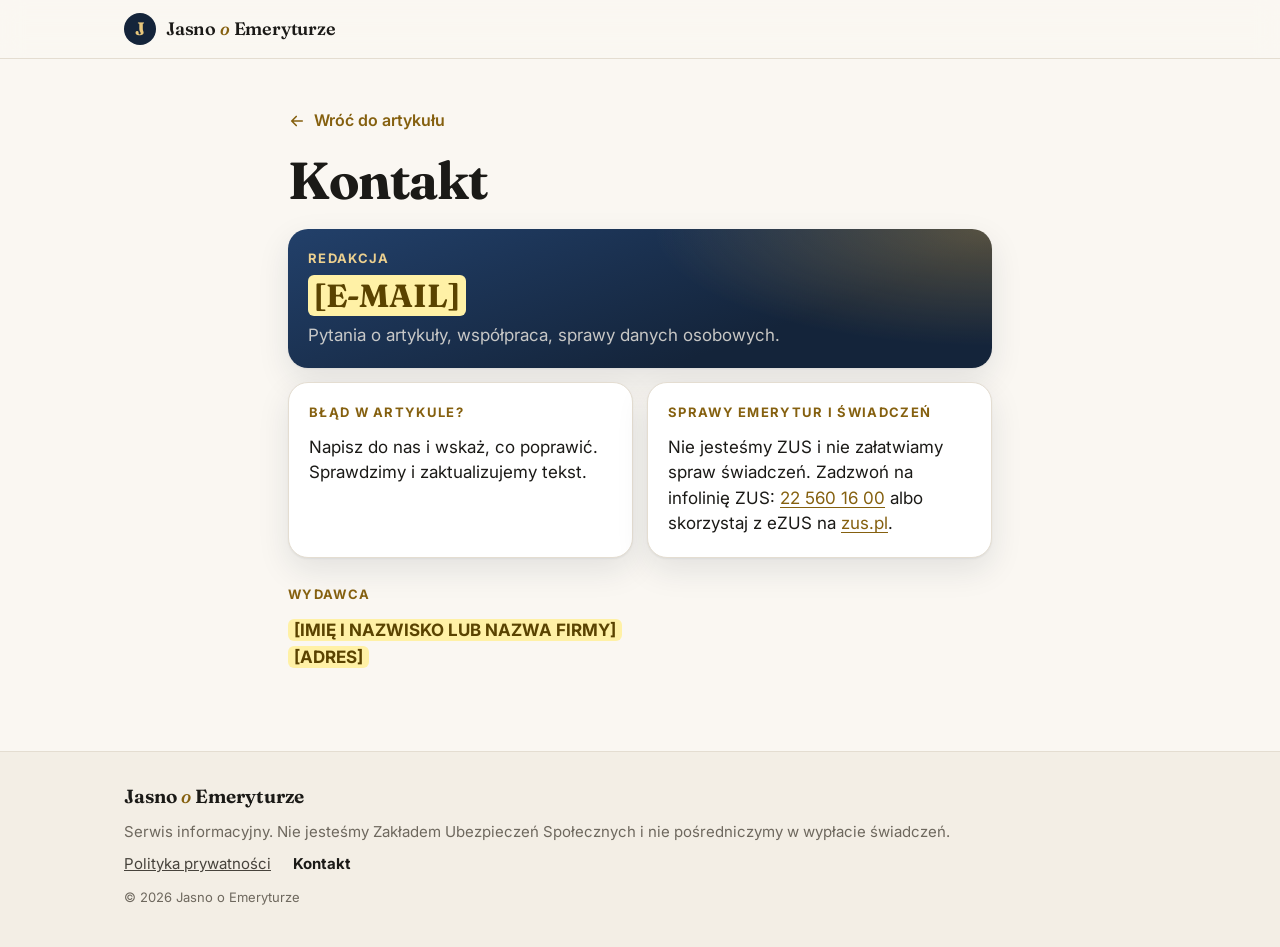
==== kontakt.html @ dd6c0f61 "Replace site with landing-emerytury-pl files" ====
<!doctype html>
<html lang="pl">
<head>
  <meta charset="utf-8">
  <meta name="viewport" content="width=device-width, initial-scale=1, viewport-fit=cover">
  <title>Kontakt · Jasno o Emeryturze</title>
  <meta name="description" content="Kontakt z redakcją serwisu Jasno o Emeryturze.">
  <meta name="theme-color" content="#14243A">
  <link rel="preconnect" href="https://fonts.googleapis.com">
  <link rel="preconnect" href="https://fonts.gstatic.com" crossorigin>
  <link href="https://fonts.googleapis.com/css2?family=Fraunces:opsz,wght@9..144,500..700&family=Inter:wght@400..800&display=swap" rel="stylesheet">
  <link rel="stylesheet" href="style.css">
</head>
<body>
  <header class="site-header">
    <div class="wrap header-inner">
      <a class="brand" href="index.html" aria-label="Jasno o Emeryturze, strona główna">
        <span class="brand-mark" aria-hidden="true">J</span>
        <span class="brand-name">Jasno <i>o</i> Emeryturze</span>
      </a>
    </div>
  </header>

  <main class="doc wrap-narrow">
    <a class="back-link" href="index.html">
      <svg viewBox="0 0 24 24" width="18" height="18" aria-hidden="true"><path d="M19 12H6M11 6l-6 6 6 6" fill="none" stroke="currentColor" stroke-width="2.2" stroke-linecap="round" stroke-linejoin="round"/></svg>
      Wróć do artykułu
    </a>

    <h1>Kontakt</h1>

    <div class="contact-cards">
      <section class="contact-card contact-card-main">
        <p class="contact-kicker">Redakcja</p>
        <a class="contact-email" href="mailto:"><mark class="fill">[E-MAIL]</mark></a>
        <p>Pytania o artykuły, współpraca, sprawy danych osobowych.</p>
      </section>

      <section class="contact-card">
        <p class="contact-kicker">Błąd w artykule?</p>
        <p>Napisz do nas i wskaż, co poprawić. Sprawdzimy i zaktualizujemy tekst.</p>
      </section>

      <section class="contact-card">
        <p class="contact-kicker">Sprawy emerytur i świadczeń</p>
        <p>Nie jesteśmy ZUS i nie załatwiamy spraw świadczeń. Zadzwoń na infolinię ZUS: <a href="tel:+48225601600">22&nbsp;560&nbsp;16&nbsp;00</a> albo skorzystaj z eZUS na <a href="https://www.zus.pl/" target="_blank" rel="noopener">zus.pl</a>.</p>
      </section>
    </div>

    <section class="publisher">
      <p class="contact-kicker">Wydawca</p>
      <p><mark class="fill">[IMIĘ I NAZWISKO LUB NAZWA FIRMY]</mark><br><mark class="fill">[ADRES]</mark></p>
    </section>
  </main>

  <footer class="site-footer site-footer-doc">
    <div class="wrap footer-inner">
      <p class="footer-brand">Jasno <i>o</i> Emeryturze</p>
      <p>Serwis informacyjny. Nie jesteśmy Zakładem Ubezpieczeń Społecznych i&nbsp;nie pośredniczymy w&nbsp;wypłacie świadczeń.</p>
      <nav class="footer-links" aria-label="Informacje">
        <a href="polityka-prywatnosci.html">Polityka prywatności</a>
        <a href="kontakt.html" aria-current="page">Kontakt</a>
      </nav>
      <p class="footer-copy">© 2026 Jasno o Emeryturze</p>
    </div>
  </footer>
</body>
</html>
---- style.css ----
/* ---------- Цвета и шрифты ---------- */
:root {
  --paper: #faf7f2;
  --paper-2: #f3eee5;
  --card: #ffffff;
  --ink: #1b1a17;
  --ink-2: #47433c;
  --muted: #6e685e;
  --line: #e4ddd1;
  --navy: #14243a;
  --navy-2: #1f3858;
  --gold: #c99a3b;
  --gold-2: #e8c77c;
  --gold-ink: #85600f;
  --gold-soft: #f7ecd4;
  --hot: #d13b2a;
  --hot-soft: #fbe6e2;
  --ok: #2b7353;
  --ok-soft: #e2f1e8;
  --warn: #a2402e;
  --focus: #c99a3b;
  --shadow: 0 1px 2px rgba(20, 36, 58, .06), 0 12px 32px rgba(20, 36, 58, .1);
  --serif: "Fraunces", Georgia, "Times New Roman", serif;
  --sans: "Inter", system-ui, -apple-system, "Segoe UI", Roboto, Arial, sans-serif;
  color-scheme: light;
}

@media (prefers-color-scheme: dark) {
  :root:not([data-theme="light"]) {
    --paper: #11151b;
    --paper-2: #171c24;
    --card: #1a2029;
    --ink: #ede8df;
    --ink-2: #cdc6ba;
    --muted: #9d968a;
    --line: #2a313c;
    --navy: #22406a;
    --navy-2: #2b4f80;
    --gold: #d6aa52;
    --gold-2: #ecd08f;
    --gold-ink: #e2bd6c;
    --gold-soft: #2a2416;
    --hot: #f0715f;
    --hot-soft: #2e1916;
    --ok: #6cc59a;
    --ok-soft: #17291f;
    --warn: #ec8f7c;
    --shadow: 0 1px 2px rgba(0, 0, 0, .3), 0 12px 32px rgba(0, 0, 0, .4);
    color-scheme: dark;
  }
}

:root[data-theme="dark"] {
  --paper: #11151b;
  --paper-2: #171c24;
  --card: #1a2029;
  --ink: #ede8df;
  --ink-2: #cdc6ba;
  --muted: #9d968a;
  --line: #2a313c;
  --navy: #22406a;
  --navy-2: #2b4f80;
  --gold: #d6aa52;
  --gold-2: #ecd08f;
  --gold-ink: #e2bd6c;
  --gold-soft: #2a2416;
  --hot: #f0715f;
  --hot-soft: #2e1916;
  --ok: #6cc59a;
  --ok-soft: #17291f;
  --warn: #ec8f7c;
  --shadow: 0 1px 2px rgba(0, 0, 0, .3), 0 12px 32px rgba(0, 0, 0, .4);
  color-scheme: dark;
}

/* ---------- Основа ---------- */
*, *::before, *::after { box-sizing: border-box; }

html {
  -webkit-text-size-adjust: 100%;
  scroll-behavior: smooth;
  scroll-padding-top: 72px;
}

body {
  margin: 0;
  background: var(--paper);
  color: var(--ink);
  font-family: var(--sans);
  font-size: 19px;
  line-height: 1.6;
  -webkit-font-smoothing: antialiased;
  text-rendering: optimizeLegibility;
}

img, svg { display: block; max-width: 100%; }
a { color: inherit; }
button, input { font: inherit; color: inherit; }
button { cursor: pointer; }
p { margin: 0; }

:focus-visible {
  outline: 3px solid var(--focus);
  outline-offset: 3px;
  border-radius: 10px;
}

.wrap {
  width: 100%;
  max-width: 1080px;
  margin-inline: auto;
  padding-inline: 16px;
}

.wrap-narrow {
  width: 100%;
  max-width: 752px;
  margin-inline: auto;
  padding-inline: 16px;
}

@media (min-width: 640px) {
  .wrap, .wrap-narrow { padding-inline: 24px; }
}

@media (min-width: 1800px) {
  body { font-size: 20px; }
  .wrap { max-width: 1160px; }
  .wrap-narrow { max-width: 820px; }
}

/* ---------- Полоса прогресса чтения ---------- */
.progress {
  position: fixed;
  inset: 0 0 auto 0;
  height: 3px;
  z-index: 60;
  pointer-events: none;
}

.progress span {
  display: block;
  height: 100%;
  transform-origin: 0 50%;
  transform: scaleX(0);
  background: linear-gradient(90deg, var(--gold), var(--gold-2));
}

/* ---------- Шапка ---------- */
.site-header {
  position: sticky;
  top: 0;
  z-index: 50;
  background: color-mix(in srgb, var(--paper) 88%, transparent);
  -webkit-backdrop-filter: saturate(160%) blur(12px);
  backdrop-filter: saturate(160%) blur(12px);
  border-bottom: 1px solid var(--line);
}

.header-inner {
  display: flex;
  align-items: center;
  justify-content: space-between;
  gap: 12px;
  height: 58px;
}

.brand {
  display: inline-flex;
  align-items: center;
  gap: 10px;
  min-width: 0;
  text-decoration: none;
}

.brand-mark {
  flex: none;
  display: grid;
  place-items: center;
  width: 32px;
  height: 32px;
  border-radius: 50%;
  background: var(--navy);
  color: var(--gold-2);
  font-family: var(--serif);
  font-weight: 700;
  font-size: 18px;
  line-height: 1;
}

.brand-name {
  font-family: var(--serif);
  font-weight: 600;
  font-size: 18px;
  letter-spacing: -.01em;
  white-space: nowrap;
}

.brand-name i { font-weight: 500; color: var(--gold-ink); }

.header-cta {
  flex: none;
  padding: 8px 14px;
  border-radius: 999px;
  background: var(--navy);
  color: var(--gold-2);
  font-size: 14px;
  font-weight: 700;
  text-decoration: none;
  white-space: nowrap;
}

@media (max-width: 479px) {
  .header-cta { display: none; }
}

@media (hover: hover) {
  .header-cta:hover { background: var(--navy-2); }
}

/* ---------- Заголовок ---------- */
.article-head { padding-top: 26px; }

@media (min-width: 760px) {
  .article-head { padding-top: 48px; text-align: center; }
}

.badge {
  display: inline-flex;
  align-items: center;
  gap: 8px;
  margin-bottom: 14px;
  padding: 6px 12px 6px 10px;
  border-radius: 999px;
  background: var(--hot-soft);
  color: var(--hot);
  font-size: 13px;
  font-weight: 700;
  letter-spacing: .06em;
  text-transform: uppercase;
}

.badge-dot {
  width: 8px;
  height: 8px;
  border-radius: 50%;
  background: var(--hot);
  box-shadow: 0 0 0 0 color-mix(in srgb, var(--hot) 60%, transparent);
  animation: pulse 1.8s ease-out infinite;
}

@keyframes pulse {
  0% { box-shadow: 0 0 0 0 color-mix(in srgb, var(--hot) 55%, transparent); }
  100% { box-shadow: 0 0 0 10px color-mix(in srgb, var(--hot) 0%, transparent); }
}

h1 {
  margin: 0 0 14px;
  font-family: var(--serif);
  font-weight: 700;
  font-size: clamp(33px, 7.4vw, 60px);
  line-height: 1.04;
  letter-spacing: -.02em;
  text-wrap: balance;
}

.lead {
  margin-bottom: 12px;
  font-size: clamp(19px, 2.6vw, 23px);
  line-height: 1.45;
  color: var(--ink-2);
  text-wrap: balance;
}

.lead b {
  color: var(--ink);
  font-weight: 700;
  background: linear-gradient(transparent 62%, color-mix(in srgb, var(--gold) 45%, transparent) 62%);
  padding: 0 2px;
}

.byline { font-size: 14px; color: var(--muted); }

/* ---------- Главное фото ---------- */
.hero { margin: 20px auto 0; }

@media (min-width: 760px) {
  .hero { margin-top: 34px; }
}

.hero-photo {
  position: relative;
  overflow: hidden;
  border-radius: 24px;
  aspect-ratio: 4 / 3;
  background: var(--paper-2);
  box-shadow: var(--shadow);
}

@media (min-width: 760px) {
  .hero-photo { aspect-ratio: 16 / 9; border-radius: 30px; }
}

.hero-photo img {
  width: 100%;
  height: 100%;
  object-fit: cover;
  object-position: 50% 35%;
}

.hero-photo::after {
  content: "";
  position: absolute;
  inset: 55% 0 0 0;
  background: linear-gradient(180deg, rgba(13, 24, 40, 0) 0%, rgba(13, 24, 40, .55) 100%);
  pointer-events: none;
}

.sticker {
  position: absolute;
  top: 14px;
  right: 14px;
  z-index: 1;
  display: grid;
  place-content: center;
  justify-items: center;
  width: 112px;
  height: 112px;
  border-radius: 50%;
  background: radial-gradient(circle at 35% 30%, #fbe6b0 0%, #e2b964 48%, #c08a2c 100%);
  color: #14243a;
  font-family: var(--serif);
  font-weight: 700;
  font-size: 20px;
  line-height: 1.05;
  text-align: center;
  transform: rotate(-9deg);
  box-shadow: 0 10px 24px -8px rgba(0, 0, 0, .45), inset 0 0 0 3px rgba(255, 255, 255, .35);
}

.sticker small {
  font-family: var(--sans);
  font-size: 11px;
  font-weight: 700;
  letter-spacing: .06em;
  text-transform: uppercase;
}

@media (min-width: 760px) {
  .sticker { top: 24px; right: 24px; width: 150px; height: 150px; font-size: 27px; }
  .sticker small { font-size: 13px; }
}

.hero-chip {
  position: absolute;
  left: 12px;
  bottom: 12px;
  z-index: 1;
  max-width: calc(100% - 24px);
  padding: 9px 14px;
  border-radius: 999px;
  background: rgba(255, 255, 255, .94);
  color: #14243a;
  font-size: 15px;
  font-weight: 600;
  line-height: 1.25;
  box-shadow: 0 6px 18px rgba(0, 0, 0, .2);
}

.hero-chip b { color: #8a5c0c; font-weight: 800; white-space: nowrap; }

@media (max-width: 359px) {
  .hero-chip { padding: 8px 12px; font-size: 13px; }
  .sticker { width: 100px; height: 100px; font-size: 18px; }
}

@media (min-width: 760px) {
  .hero-chip { left: 24px; bottom: 24px; padding: 12px 20px; font-size: 18px; }
}

/* ---------- Проверка рочника ---------- */
.calc-section { margin-top: 22px; }

.calc {
  margin: 0;
  border-radius: 26px;
  background: var(--card);
  border: 1px solid var(--line);
  box-shadow: var(--shadow);
  overflow: hidden;
}

.calc-head {
  padding: 20px 20px 4px;
  text-align: center;
}

.calc-head h2 {
  margin: 0;
  font-family: var(--serif);
  font-weight: 700;
  font-size: clamp(27px, 5vw, 34px);
  line-height: 1.1;
}

.calc-head p { margin-top: 4px; font-size: 15px; color: var(--muted); }

.calc-body { display: grid; grid-template-columns: minmax(0, 1fr); }

@media (min-width: 900px) {
  .calc-head { padding: 28px 32px 8px; }
  .calc-body { grid-template-columns: minmax(0, 1fr) minmax(0, 1.1fr); }
}

.calc-inputs { padding: 14px 20px 4px; }

@media (min-width: 900px) {
  .calc-inputs { padding: 22px 32px 24px; }
}

.field { margin-bottom: 16px; }

.field-label {
  display: block;
  margin-bottom: 8px;
  font-size: 15px;
  font-weight: 600;
  color: var(--ink-2);
}

.big-input {
  width: 100%;
  height: 62px;
  padding: 0 16px;
  border-radius: 16px;
  border: 1.5px solid var(--line);
  background: var(--paper);
  font-size: 26px;
  font-weight: 700;
  font-variant-numeric: tabular-nums;
  transition: border-color .15s ease, box-shadow .15s ease;
}

.big-input:focus {
  outline: none;
  border-color: var(--gold);
  box-shadow: 0 0 0 4px color-mix(in srgb, var(--gold) 22%, transparent);
}

.big-input[aria-invalid="true"] { border-color: var(--warn); }

.stepper {
  display: grid;
  grid-template-columns: 62px minmax(0, 1fr) 62px;
  gap: 8px;
}

.stepper .big-input { text-align: center; }

.step-btn {
  display: grid;
  place-items: center;
  height: 62px;
  border: 0;
  border-radius: 16px;
  background: var(--navy);
  color: var(--gold-2);
  touch-action: manipulation;
  -webkit-tap-highlight-color: transparent;
}

.step-btn:active { transform: scale(.96); }

@media (hover: hover) {
  .step-btn:hover { background: var(--navy-2); }
}

.money { position: relative; }
.money .big-input { padding-right: 104px; }

.money-suffix {
  position: absolute;
  right: 16px;
  top: 50%;
  transform: translateY(-50%);
  font-size: 15px;
  font-weight: 500;
  color: var(--muted);
  pointer-events: none;
}

.range {
  --fill: 25%;
  -webkit-appearance: none;
  appearance: none;
  width: 100%;
  height: 34px;
  margin: 10px 0 0;
  background: transparent;
  cursor: pointer;
}

.range:focus { outline: none; }
.range:focus-visible { outline: 3px solid var(--focus); outline-offset: 2px; border-radius: 10px; }

.range::-webkit-slider-runnable-track {
  height: 8px;
  border-radius: 999px;
  background: linear-gradient(90deg, var(--gold) 0 var(--fill), var(--line) var(--fill) 100%);
}

.range::-moz-range-track { height: 8px; border-radius: 999px; background: var(--line); }
.range::-moz-range-progress { height: 8px; border-radius: 999px; background: var(--gold); }

.range::-webkit-slider-thumb {
  -webkit-appearance: none;
  width: 32px;
  height: 32px;
  margin-top: -12px;
  border-radius: 50%;
  background: #fff;
  border: 3px solid var(--gold);
  box-shadow: 0 2px 8px rgba(20, 36, 58, .25);
}

.range::-moz-range-thumb {
  width: 26px;
  height: 26px;
  border-radius: 50%;
  background: #fff;
  border: 3px solid var(--gold);
  box-shadow: 0 2px 8px rgba(20, 36, 58, .25);
}

.field-error { margin-top: 6px; font-size: 14px; font-weight: 500; line-height: 1.4; color: var(--warn); }
.field-error:empty { display: none; }

.calc-results { padding: 6px 20px 20px; }

@media (min-width: 900px) {
  .calc-results { padding: 22px 32px 28px 0; }
}

.reveal {
  position: relative;
  overflow: hidden;
  padding: 18px 18px 16px;
  border-radius: 20px;
  text-align: center;
  color: #f4efe6;
  background:
    radial-gradient(80% 140% at 100% 0%, rgba(214, 166, 74, .34) 0%, rgba(214, 166, 74, 0) 60%),
    linear-gradient(160deg, #22406a 0%, #14243a 70%);
}

.reveal-label {
  font-size: 13px;
  font-weight: 700;
  letter-spacing: .1em;
  text-transform: uppercase;
  color: rgba(244, 239, 230, .75);
}

.reveal-main {
  display: flex;
  flex-direction: column;
  align-items: center;
  margin-top: 4px;
}

.reveal-main span {
  font-family: var(--serif);
  font-weight: 700;
  font-size: clamp(40px, 11vw, 56px);
  line-height: 1.02;
  letter-spacing: -.02em;
  color: var(--gold-2);
  font-variant-numeric: lining-nums tabular-nums;
  white-space: nowrap;
}

.reveal-main small { font-size: 14px; color: rgba(244, 239, 230, .7); }

.reveal-plus {
  display: inline-block;
  margin-top: 10px;
  padding: 6px 14px;
  border-radius: 999px;
  background: rgba(255, 255, 255, .1);
  font-size: 16px;
  font-weight: 600;
}

.reveal-plus span { color: #fff; font-weight: 800; }
.reveal-plus[hidden] { display: none; }

.reveal.pop { animation: pop .45s cubic-bezier(.2, .9, .3, 1.3); }

@keyframes pop {
  0% { transform: scale(.97); }
  60% { transform: scale(1.015); }
  100% { transform: scale(1); }
}

.results { list-style: none; margin: 8px 0 14px; padding: 0; }

.res {
  display: flex;
  align-items: center;
  justify-content: space-between;
  gap: 12px;
  padding: 11px 2px;
  border-bottom: 1px solid var(--line);
}

.res-name { display: flex; align-items: center; gap: 10px; min-width: 0; font-size: 16px; font-weight: 600; line-height: 1.3; }

.res-icon {
  flex: none;
  display: grid;
  place-items: center;
  width: 24px;
  height: 24px;
  border-radius: 50%;
  background: var(--ok-soft);
  color: var(--ok);
}

.res-value {
  flex: none;
  font-size: 17px;
  font-weight: 800;
  font-variant-numeric: tabular-nums;
  white-space: nowrap;
}

.res-value small { font-size: 13px; font-weight: 500; color: var(--muted); }

.res.is-off .res-name { color: var(--muted); font-weight: 500; }
.res.is-off .res-icon { background: var(--paper-2); color: var(--muted); }
.res.is-off .res-value { font-size: 14px; font-weight: 500; color: var(--muted); }

.calc-cta {
  display: flex;
  align-items: center;
  justify-content: center;
  gap: 10px;
  min-height: 60px;
  padding: 12px 20px;
  border-radius: 999px;
  background: linear-gradient(180deg, #f0d48f 0%, #d6a64a 100%);
  color: #14243a;
  font-size: 18px;
  font-weight: 800;
  text-align: center;
  text-decoration: none;
  box-shadow: 0 12px 26px -12px rgba(214, 166, 74, .9);
  transition: transform .15s ease;
}

.calc-cta:active { transform: scale(.98); }

@media (hover: hover) {
  .calc-cta:hover { transform: translateY(-1px); }
}

.fine { margin-top: 10px; font-size: 13px; line-height: 1.45; color: var(--muted); text-align: center; }

/* ---------- Карточки с фото ---------- */
.winners { margin-top: 44px; }

.section-title {
  margin: 0 0 16px;
  font-family: var(--serif);
  font-weight: 700;
  font-size: clamp(28px, 5vw, 38px);
  line-height: 1.1;
  letter-spacing: -.015em;
}

@media (min-width: 760px) {
  .section-title { text-align: center; margin-bottom: 24px; }
}

.cards {
  display: grid;
  grid-template-columns: minmax(0, 1fr);
  gap: 16px;
}

@media (min-width: 640px) and (max-width: 899px) {
  .cards { grid-template-columns: repeat(2, minmax(0, 1fr)); }
  .cards .card:last-child { grid-column: 1 / -1; }
  .cards .card:last-child .card-photo { aspect-ratio: 2 / 1; }
}

@media (min-width: 900px) {
  .cards { grid-template-columns: repeat(3, minmax(0, 1fr)); gap: 20px; }
}

.card {
  overflow: hidden;
  border-radius: 22px;
  background: var(--card);
  border: 1px solid var(--line);
  box-shadow: var(--shadow);
}

.card-photo {
  position: relative;
  aspect-ratio: 4 / 3;
  background: var(--paper-2);
}

.card-photo img { width: 100%; height: 100%; object-fit: cover; }

.card-photo::after {
  content: "";
  position: absolute;
  inset: 45% 0 0 0;
  background: linear-gradient(180deg, rgba(13, 24, 40, 0) 0%, rgba(13, 24, 40, .7) 100%);
}

.card-year {
  position: absolute;
  left: 16px;
  bottom: 8px;
  z-index: 1;
  font-family: var(--serif);
  font-weight: 700;
  font-size: 64px;
  line-height: 1;
  letter-spacing: -.03em;
  background: linear-gradient(180deg, #f8e2ab 0%, #e2b964 50%, #c08a2c 100%);
  -webkit-background-clip: text;
  background-clip: text;
  color: transparent;
  filter: drop-shadow(0 2px 6px rgba(0, 0, 0, .35));
}

.card-body { padding: 16px 18px 20px; }

.card-kicker {
  font-size: 13px;
  font-weight: 700;
  letter-spacing: .1em;
  text-transform: uppercase;
  color: var(--gold-ink);
}

.card-amount {
  margin-top: 2px;
  font-family: var(--serif);
  font-weight: 700;
  font-size: 32px;
  line-height: 1.1;
  font-variant-numeric: lining-nums;
}

.card-amount small { font-family: var(--sans); font-size: 15px; font-weight: 600; color: var(--muted); }
.card-text { margin-top: 6px; font-size: 16px; line-height: 1.45; color: var(--ink-2); }

/* ---------- Цифры ---------- */
.facts {
  display: grid;
  grid-template-columns: repeat(2, minmax(0, 1fr));
  gap: 10px;
  margin-top: 26px;
}

@media (min-width: 760px) {
  .facts { grid-template-columns: repeat(4, minmax(0, 1fr)); gap: 14px; }
}

.fact {
  display: flex;
  flex-direction: column;
  gap: 2px;
  padding: 14px 14px;
  border-radius: 16px;
  background: var(--card);
  border: 1px solid var(--line);
}

.fact-num {
  font-family: var(--serif);
  font-weight: 700;
  font-size: clamp(20px, 5.4vw, 26px);
  line-height: 1.15;
  font-variant-numeric: lining-nums tabular-nums;
}

.fact-label { font-size: 14px; line-height: 1.35; color: var(--muted); }

.scam {
  margin-top: 26px;
  padding: 12px 16px;
  border-left: 4px solid var(--hot);
  border-radius: 12px;
  background: var(--hot-soft);
  font-size: 15px;
  line-height: 1.5;
  color: var(--ink-2);
}

.scam b { color: var(--hot); }

/* ---------- Блок «читать дальше» ---------- */
.cta-wrap { margin-top: 36px; }

.cta {
  position: relative;
  overflow: hidden;
  min-height: 300px;
  border-radius: 26px;
  display: flex;
  align-items: flex-end;
  isolation: isolate;
  box-shadow: var(--shadow);
}

@media (min-width: 760px) {
  .cta { min-height: 380px; border-radius: 30px; }
}

.cta-bg {
  position: absolute;
  inset: 0;
  z-index: -2;
  width: 100%;
  height: 100%;
  object-fit: cover;
  object-position: 50% 30%;
}

.cta::before {
  content: "";
  position: absolute;
  inset: 0;
  z-index: -1;
  background: linear-gradient(180deg, rgba(13, 24, 40, .05) 0%, rgba(13, 24, 40, .55) 45%, rgba(13, 24, 40, .92) 100%);
}

.cta-inner {
  display: flex;
  flex-direction: column;
  gap: 16px;
  width: 100%;
  padding: 22px 20px;
}

@media (min-width: 760px) {
  .cta-inner { flex-direction: row; align-items: flex-end; justify-content: space-between; padding: 36px 40px; }
}

.cta-title {
  max-width: 18ch;
  font-family: var(--serif);
  font-weight: 700;
  font-size: clamp(27px, 4.6vw, 40px);
  line-height: 1.08;
  color: #fff;
  text-shadow: 0 2px 12px rgba(0, 0, 0, .35);
}

.cta-btn {
  flex: none;
  display: inline-flex;
  align-items: center;
  justify-content: center;
  gap: 10px;
  height: 60px;
  padding: 0 30px;
  border-radius: 999px;
  background: linear-gradient(180deg, #f0d48f 0%, #d6a64a 100%);
  color: #14243a;
  font-size: 18px;
  font-weight: 800;
  text-decoration: none;
  box-shadow: 0 12px 26px -12px rgba(214, 166, 74, .9);
  transition: transform .15s ease;
}

.cta-btn:active { transform: scale(.98); }

@media (hover: hover) {
  .cta-btn:hover { transform: translateY(-1px); }
}

.sources {
  margin-top: 22px;
  margin-bottom: 40px;
  font-size: 13px;
  line-height: 1.6;
  color: var(--muted);
}

.sources a { color: var(--muted); }

/* ---------- Подвал ---------- */
.site-footer {
  padding: 30px 0 calc(96px + env(safe-area-inset-bottom));
  background: var(--paper-2);
  border-top: 1px solid var(--line);
  font-size: 15px;
  line-height: 1.5;
  color: var(--muted);
}

.footer-inner p { margin: 0 0 10px; }

.footer-brand {
  font-family: var(--serif);
  font-weight: 650;
  font-size: 19px;
  color: var(--ink);
}

.footer-brand i { font-weight: 500; color: var(--gold-ink); }
.footer-links { display: flex; flex-wrap: wrap; gap: 8px 22px; margin: 4px 0 12px; }
.footer-links a { color: var(--ink-2); }
.footer-copy { font-size: 13px; }

/* ---------- Плашка внизу экрана ---------- */
.sticky-cta {
  position: fixed;
  left: 50%;
  bottom: calc(12px + env(safe-area-inset-bottom));
  z-index: 55;
  display: flex;
  align-items: center;
  justify-content: space-between;
  gap: 12px;
  width: min(calc(100% - 24px), 520px);
  min-height: 56px;
  padding: 8px 8px 8px 20px;
  border-radius: 999px;
  background: #14243a;
  color: #fff;
  font-size: 16px;
  font-weight: 700;
  text-decoration: none;
  box-shadow: 0 14px 34px -10px rgba(13, 24, 40, .6);
  transform: translate(-50%, 140%);
  transition: transform .3s ease;
}

.sticky-cta.show { transform: translate(-50%, 0); }

.sticky-arrow {
  flex: none;
  display: grid;
  place-items: center;
  width: 40px;
  height: 40px;
  border-radius: 50%;
  background: linear-gradient(180deg, #f0d48f 0%, #d6a64a 100%);
  color: #14243a;
}

@media (prefers-reduced-motion: reduce) {
  html { scroll-behavior: auto; }
  *, *::before, *::after { transition-duration: .01ms !important; animation-duration: .01ms !important; animation-iteration-count: 1 !important; }
}

/* ---------- Страницы «Polityka prywatności» и «Kontakt» ---------- */
.doc { padding-top: 22px; padding-bottom: 56px; }

@media (min-width: 760px) {
  .doc { padding-top: 40px; padding-bottom: 80px; }
}

.back-link {
  display: inline-flex;
  align-items: center;
  gap: 8px;
  min-height: 44px;
  margin-bottom: 10px;
  font-size: 16px;
  font-weight: 600;
  color: var(--gold-ink);
  text-decoration: none;
}

@media (hover: hover) {
  .back-link:hover { text-decoration: underline; text-underline-offset: 4px; }
}

.doc h1 { font-size: clamp(34px, 6.4vw, 52px); margin-bottom: 8px; }
.doc-date { font-size: 15px; color: var(--muted); }

.doc h2 {
  margin: 34px 0 10px;
  font-family: var(--serif);
  font-weight: 700;
  font-size: clamp(22px, 3.6vw, 27px);
  line-height: 1.2;
}

.doc p + p { margin-top: 12px; }
.doc ul { margin: 0; padding-left: 22px; }
.doc li { margin-bottom: 8px; padding-left: 2px; }
.doc li::marker { color: var(--gold); }
.doc a:not(.back-link):not(.contact-email) { color: var(--gold-ink); text-underline-offset: 3px; }

.doc-summary {
  margin-top: 22px;
  padding: 18px 20px 12px;
  border-radius: 18px;
  background: var(--card);
  border: 1px solid var(--line);
  box-shadow: var(--shadow);
}

.doc-summary-title,
.contact-kicker {
  margin-bottom: 8px;
  font-size: 13px;
  font-weight: 700;
  letter-spacing: .1em;
  text-transform: uppercase;
  color: var(--gold-ink);
}

.doc-summary li { font-size: 17px; }

mark.fill {
  padding: 1px 6px;
  border-radius: 6px;
  background: #fff1a6;
  color: #5a4300;
  font-weight: 700;
}

.contact-cards {
  display: grid;
  grid-template-columns: minmax(0, 1fr);
  gap: 14px;
  margin-top: 22px;
}

@media (min-width: 760px) {
  .contact-cards { grid-template-columns: repeat(2, minmax(0, 1fr)); }
  .contact-card-main { grid-column: 1 / -1; }
}

.contact-card {
  padding: 20px;
  border-radius: 20px;
  background: var(--card);
  border: 1px solid var(--line);
  box-shadow: var(--shadow);
  font-size: 17px;
  line-height: 1.5;
}

.contact-card-main {
  color: #f4efe6;
  border: 0;
  background:
    radial-gradient(80% 140% at 100% 0%, rgba(214, 166, 74, .34) 0%, rgba(214, 166, 74, 0) 60%),
    linear-gradient(160deg, #22406a 0%, #14243a 70%);
}

.contact-card-main .contact-kicker { color: #ecd08f; }
.contact-card-main p { color: rgba(244, 239, 230, .8); }

.contact-email {
  display: inline-block;
  margin-bottom: 8px;
  font-family: var(--serif);
  font-weight: 700;
  font-size: clamp(24px, 5vw, 32px);
  line-height: 1.2;
  color: #fff;
  text-decoration: none;
  overflow-wrap: anywhere;
}

.publisher { margin-top: 26px; font-size: 17px; }

.site-footer-doc { padding-bottom: calc(30px + env(safe-area-inset-bottom)); }
.footer-links a[aria-current="page"] { color: var(--ink); font-weight: 700; text-decoration: none; }
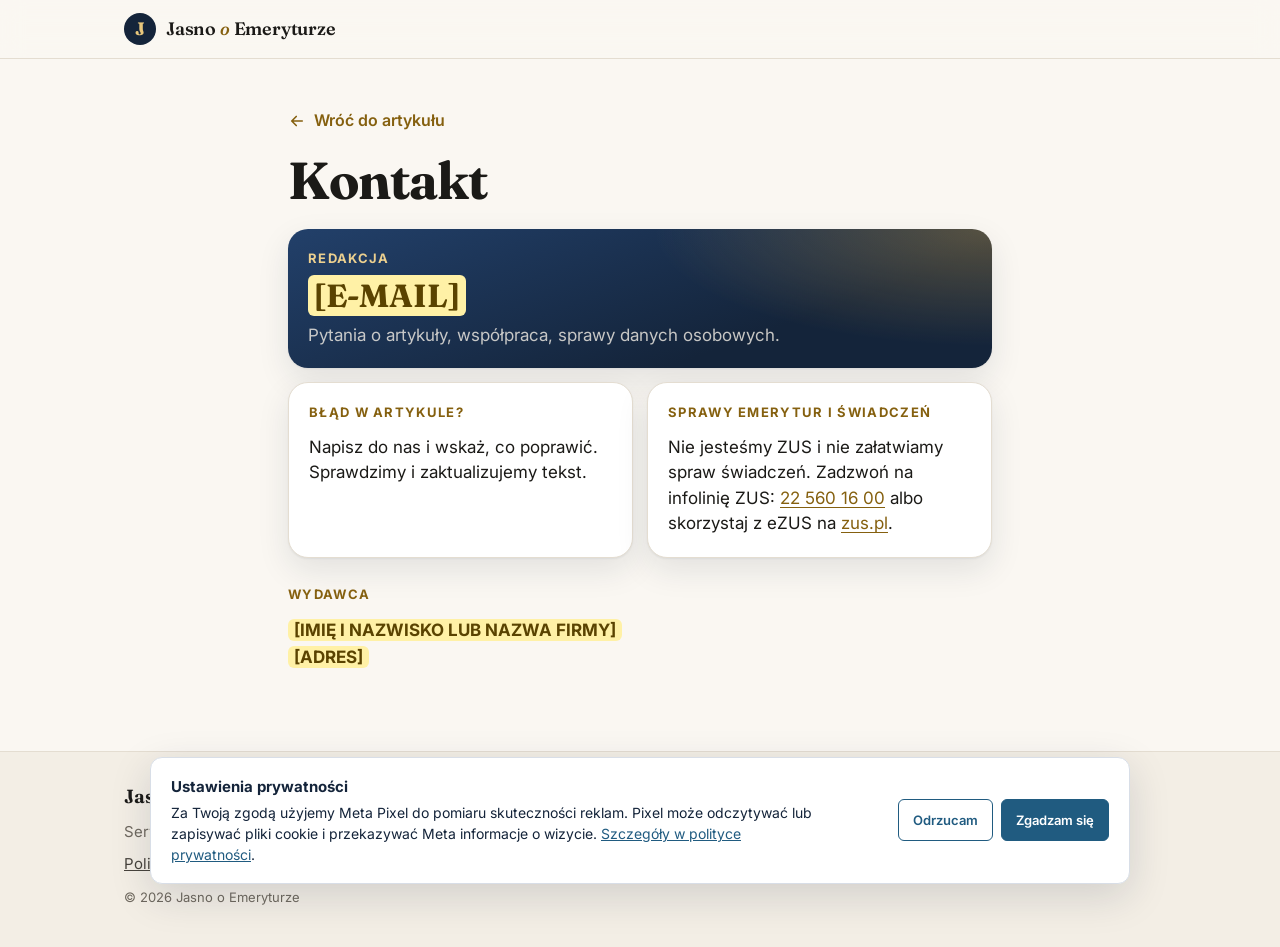
==== commit 4c5a01bd: "Add consent gated Meta Pixel" ====
--- a/kontakt.html
+++ b/kontakt.html
@@ -10,6 +10,7 @@
   <link rel="preconnect" href="https://fonts.gstatic.com" crossorigin>
   <link href="https://fonts.googleapis.com/css2?family=Fraunces:opsz,wght@9..144,500..700&family=Inter:wght@400..800&display=swap" rel="stylesheet">
   <link rel="stylesheet" href="style.css">
+  <script defer src="pixel-consent.js"></script>
 </head>
 <body>
   <header class="site-header">
--- a/style.css
+++ b/style.css
@@ -1081,3 +1081,17 @@
 
 .site-footer-doc { padding-bottom: calc(30px + env(safe-area-inset-bottom)); }
 .footer-links a[aria-current="page"] { color: var(--ink); font-weight: 700; text-decoration: none; }
+
+/* Meta Pixel consent controls */
+.pixel-consent[hidden], .pixel-consent-settings[hidden] { display: none !important; }
+.pixel-consent { position: fixed; z-index: 10000; left: 16px; right: 16px; bottom: 16px; display: flex; align-items: center; justify-content: space-between; gap: 22px; max-width: 980px; margin: 0 auto; padding: 18px 20px; background: #fff; color: #14243A; border: 1px solid #d8dee7; border-radius: 12px; box-shadow: 0 12px 40px #14243a26; font: 14px/1.5 Inter, Arial, sans-serif; }
+.pixel-consent-copy { max-width: 650px; }
+.pixel-consent-copy strong { display: block; margin-bottom: 4px; font-size: 15px; }
+.pixel-consent-copy p { margin: 0; }
+.pixel-consent-copy a { color: #205b80; }
+.pixel-consent-actions { display: flex; flex: 0 0 auto; gap: 8px; }
+.pixel-consent-actions button, .pixel-consent-settings { min-height: 42px; padding: 9px 14px; border: 1px solid #205b80; border-radius: 6px; background: #fff; color: #205b80; font: 600 13px Inter, Arial, sans-serif; cursor: pointer; }
+.pixel-consent-actions button[data-pixel-choice="accept"] { background: #205b80; color: #fff; }
+.pixel-consent-settings { position: fixed; z-index: 9999; bottom: 12px; left: 12px; background: #fff; box-shadow: 0 4px 16px #14243a1a; }
+.pixel-consent-actions button:hover, .pixel-consent-settings:hover { filter: brightness(.94); }
+@media (max-width: 640px) { .pixel-consent { left: 10px; right: 10px; bottom: 10px; display: block; padding: 16px; } .pixel-consent-actions { margin-top: 12px; } .pixel-consent-actions button { flex: 1; } }
